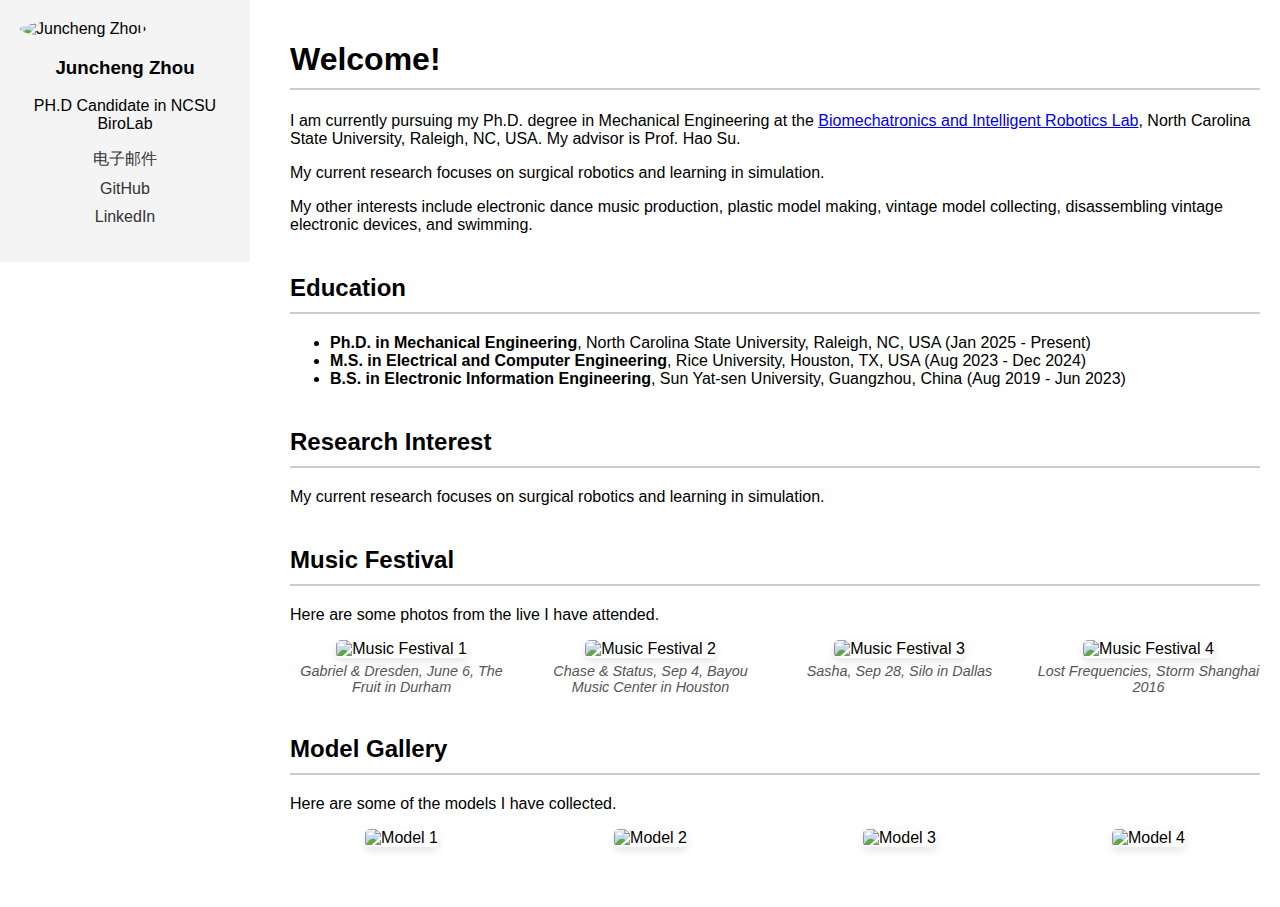
==== index.html @ c36d54df "Update index.html" ====
<!DOCTYPE html>
<html lang="zh">
<head>
    <meta charset="UTF-8">
    <title>Juncheng Zhou</title>
    <meta name="viewport" content="width=device-width, initial-scale=1.0">
    <!-- SEO 元数据 -->
    <meta name="description" content="Juncheng Zhou">
    <!-- 内联样式 -->
    <style>
        body {
            margin: 0;
            font-family: Arial, sans-serif;
        }
        /* 侧边栏样式 */
        .sidebar {
            background-color: #f4f4f4;
            padding: 20px;
            width: 250px;
            box-sizing: border-box;
            float: left;
        }
        .sidebar img {
            width: 100%;
            border-radius: 50%;
        }
        .sidebar h3, .sidebar p {
            text-align: center;
        }
        .sidebar ul {
            padding: 0;
            list-style: none;
            text-align: center;
        }
        .sidebar ul li {
            margin: 10px 0;
        }
        .sidebar ul li a {
            text-decoration: none;
            color: #333;
        }
        /* 主体内容样式 */
        .main-content {
            margin-left: 270px;
            padding: 20px;
            box-sizing: border-box;
        }
        .main-content h1, .main-content h2 {
            border-bottom: 2px solid #ccc;
            padding-bottom: 10px;
        }
        .main-content section {
            margin-bottom: 40px;
        }
        /* 清除浮动 */
        .clearfix::after {
            content: "";
            display: table;
            clear: both;
        }
        /* 响应式处理 */
        @media screen and (max-width: 768px) {
            .sidebar, .main-content {
                float: none;
                width: 100%;
                margin: 0;
            }
            .main-content {
                margin-top: 20px;
            }
        }
    </style>
</head>
<body>
    <div class="clearfix">
        <!-- 侧边栏 -->
        <div class="sidebar">
            <img src="image/image1.JPG" alt="Juncheng Zhou">
            <h3>Juncheng Zhou</h3>
            <p>PH.D Candidate in NCSU BiroLab</p>
            <ul>
                <li><a href="Jzhou48@ncsu.edu">电子邮件</a></li>
                <li><a href="https://github.com/aboutberlin">GitHub</a></li>
                <li><a href="https://www.linkedin.com/in/juncheng-zhou-888415259/">LinkedIn</a></li>
                <!-- 添加更多社交链接 -->
            </ul>
        </div>

        <!-- 主体内容 -->
        <div class="main-content">
            <section id="home">
                <h1>Welcome!</h1>
                <p>
                    I am currently pursuing my Ph.D. degree in Mechanical Engineering at the 
                    <a href="https://haosu-robotics.github.io/" target="_blank">Biomechatronics and Intelligent Robotics Lab</a>, 
                    North Carolina State University, Raleigh, NC, USA. My advisor is Prof. Hao Su.
                </p>
                <p>
                    My current research focuses on surgical robotics and learning in simulation.
                </p>
                <p>
                    My other interests include electronic dance music production, plastic model making, vintage model collecting, 
                    disassembling vintage electronic devices, and swimming.
                </p>
            </section>

            <section id="about">
                <h2>Education</h2>
                <ul>
                    <li><strong>Ph.D. in Mechanical Engineering</strong>, North Carolina State University, Raleigh, NC, USA (Jan 2025 - Present)</li>
                    <li><strong>M.S. in Electrical and Computer Engineering</strong>, Rice University, Houston, TX, USA (Aug 2023 - Dec 2024)</li>
                    <li><strong>B.S. in Electronic Information Engineering</strong>, Sun Yat-sen University, Guangzhou, China (Aug 2019 - Jun 2023)</li>
                </ul>
            </section>

            <section id="publications">
                <h2>Research Interest</h2>
                <p>
                    My current research focuses on surgical robotics and learning in simulation.
                </p>
            </section>

            <section id="music-festival">
                <h2>Music Festival</h2>
                <p>
                    Here are some photos from the live I have attended.
                </p>
                <div class="photo-gallery">
                    <div class="photo">
                        <img src="image/image2.JPG" alt="Music Festival 1">
                        <cite>Gabriel & Dresden, June 6, The Fruit in Durham</cite>
                    </div>
                    <div class="photo">
                        <img src="image/image3.png" alt="Music Festival 2">
                        <cite>Chase & Status, Sep 4, Bayou Music Center in Houston</cite>
                    </div>
                    <div class="photo">
                        <img src="image/image4.JPG" alt="Music Festival 3">
                        <cite>Sasha, Sep 28, Silo in Dallas</cite>
                    </div>
                    <div class="photo">
                        <img src="image/image5.JPG" alt="Music Festival 4">
                        <cite>Lost Frequencies, Storm Shanghai 2016</cite>
                    </div>
                </div>
            </section>
            <style>
                .photo-gallery {
                    display: flex;
                    justify-content: space-between;
                    flex-wrap: wrap;
                    gap: 10px;
                }
                .photo {
                    text-align: center;
                    width: 23%; /* Ensures four images fit in a row */
                }
                .photo img {
                    width: 100%;
                    height: auto;
                    border-radius: 5px;
                    box-shadow: 0 4px 8px rgba(0, 0, 0, 0.1);
                }
                .photo cite {
                    display: block;
                    margin-top: 5px;
                    font-size: 0.9em;
                    color: #555;
                    font-style: italic;
                }
                @media screen and (max-width: 768px) {
                    .photo {
                        width: 48%; /* Two images per row on smaller screens */
                    }
                }
                @media screen and (max-width: 480px) {
                    .photo {
                        width: 100%; /* One image per row on the smallest screens */
                    }
                }
            </style>
            
            <section id="model-gallery">
                <h2>Model Gallery</h2>
                <p>
                    Here are some of the models I have collected.
                </p>
                <div class="photo-gallery">
                    <div class="photo">
                        <img src="image/image6.PNG" alt="Model 1">
                    </div>
                    <div class="photo">
                        <img src="image/image7.JPG" alt="Model 2">
                    </div>
                    <div class="photo">
                        <img src="image/image8.JPG" alt="Model 3">
                    </div>
                    <div class="photo">
                        <img src="image/image9.png" alt="Model 4">
                    </div>
                </div>
            </section>
            <style>
                #model-gallery .photo-gallery {
                    display: flex;
                    justify-content: space-between;
                    flex-wrap: wrap;
                    gap: 10px;
                }
                #model-gallery .photo {
                    text-align: center;
                    width: 23%; /* Ensures four images fit in a row */
                }
                #model-gallery .photo img {
                    width: 100%;
                    height: auto;
                    border-radius: 5px;
                    box-shadow: 0 4px 8px rgba(0, 0, 0, 0.1);
                }
                #model-gallery .photo cite {
                    display: block;
                    margin-top: 5px;
                    font-size: 0.9em;
                    color: #555;
                    font-style: italic;
                }
                @media screen and (max-width: 768px) {
                    #model-gallery .photo {
                        width: 48%; /* Two images per row on smaller screens */
                    }
                }
                @media screen and (max-width: 480px) {
                    #model-gallery .photo {
                        width: 100%; /* One image per row on the smallest screens */
                    }
                }
            </style>
            
        </div>
    </div>
</body>
</html>
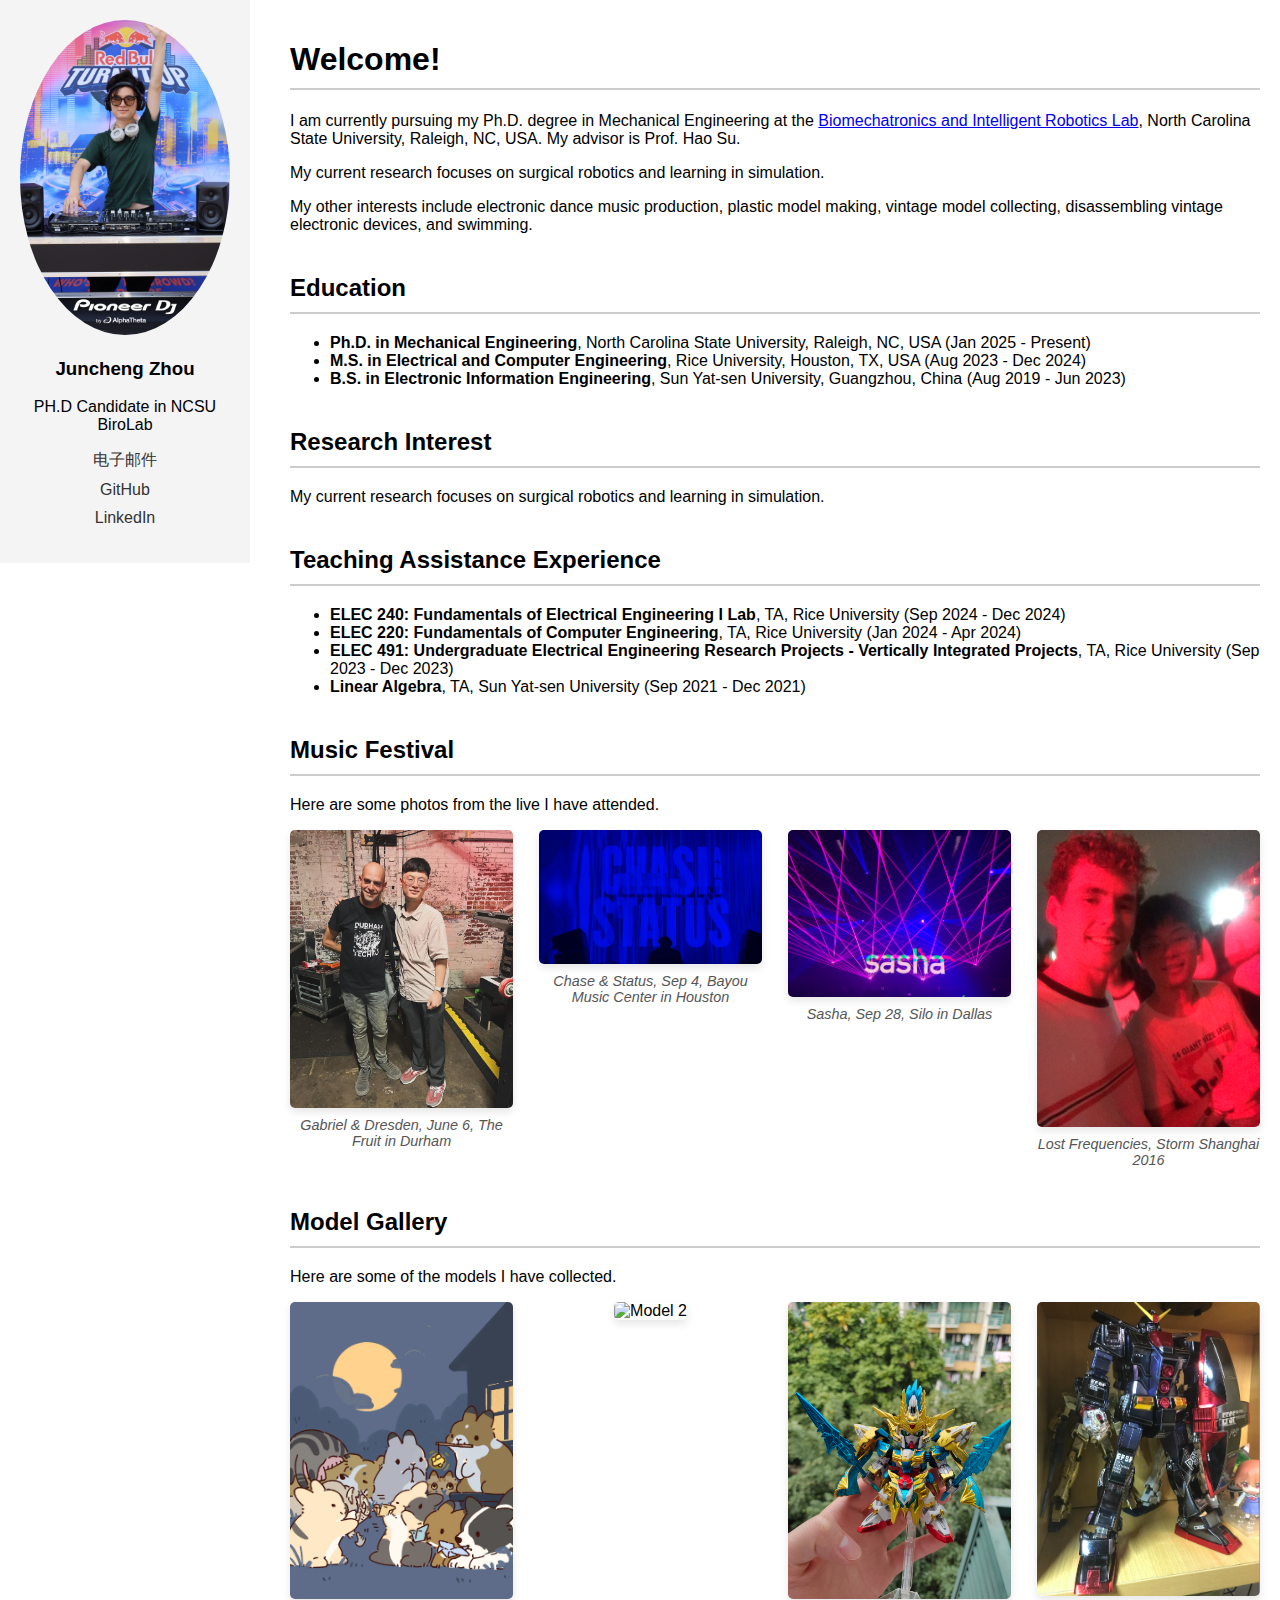
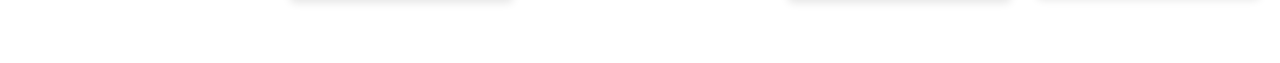
==== commit f0319244: "Update index.html" ====
--- a/index.html
+++ b/index.html
@@ -113,12 +113,23 @@
                 </ul>
             </section>
 
-            <section id="publications">
+            <section id="Research Interests">
                 <h2>Research Interest</h2>
                 <p>
                     My current research focuses on surgical robotics and learning in simulation.
                 </p>
             </section>
+            
+            <section id="teaching-experience">
+                <h2>Teaching Assistance Experience</h2>
+                <ul>
+                    <li><strong>ELEC 240: Fundamentals of Electrical Engineering I Lab</strong>, TA, Rice University (Sep 2024 - Dec 2024)</li>
+                    <li><strong>ELEC 220: Fundamentals of Computer Engineering</strong>, TA, Rice University (Jan 2024 - Apr 2024)</li>
+                    <li><strong>ELEC 491: Undergraduate Electrical Engineering Research Projects - Vertically Integrated Projects</strong>, TA, Rice University (Sep 2023 - Dec 2023)</li>
+                    <li><strong>Linear Algebra</strong>, TA, Sun Yat-sen University (Sep 2021 - Dec 2021)</li>
+                </ul>
+            </section>
+
 
             <section id="music-festival">
                 <h2>Music Festival</h2>
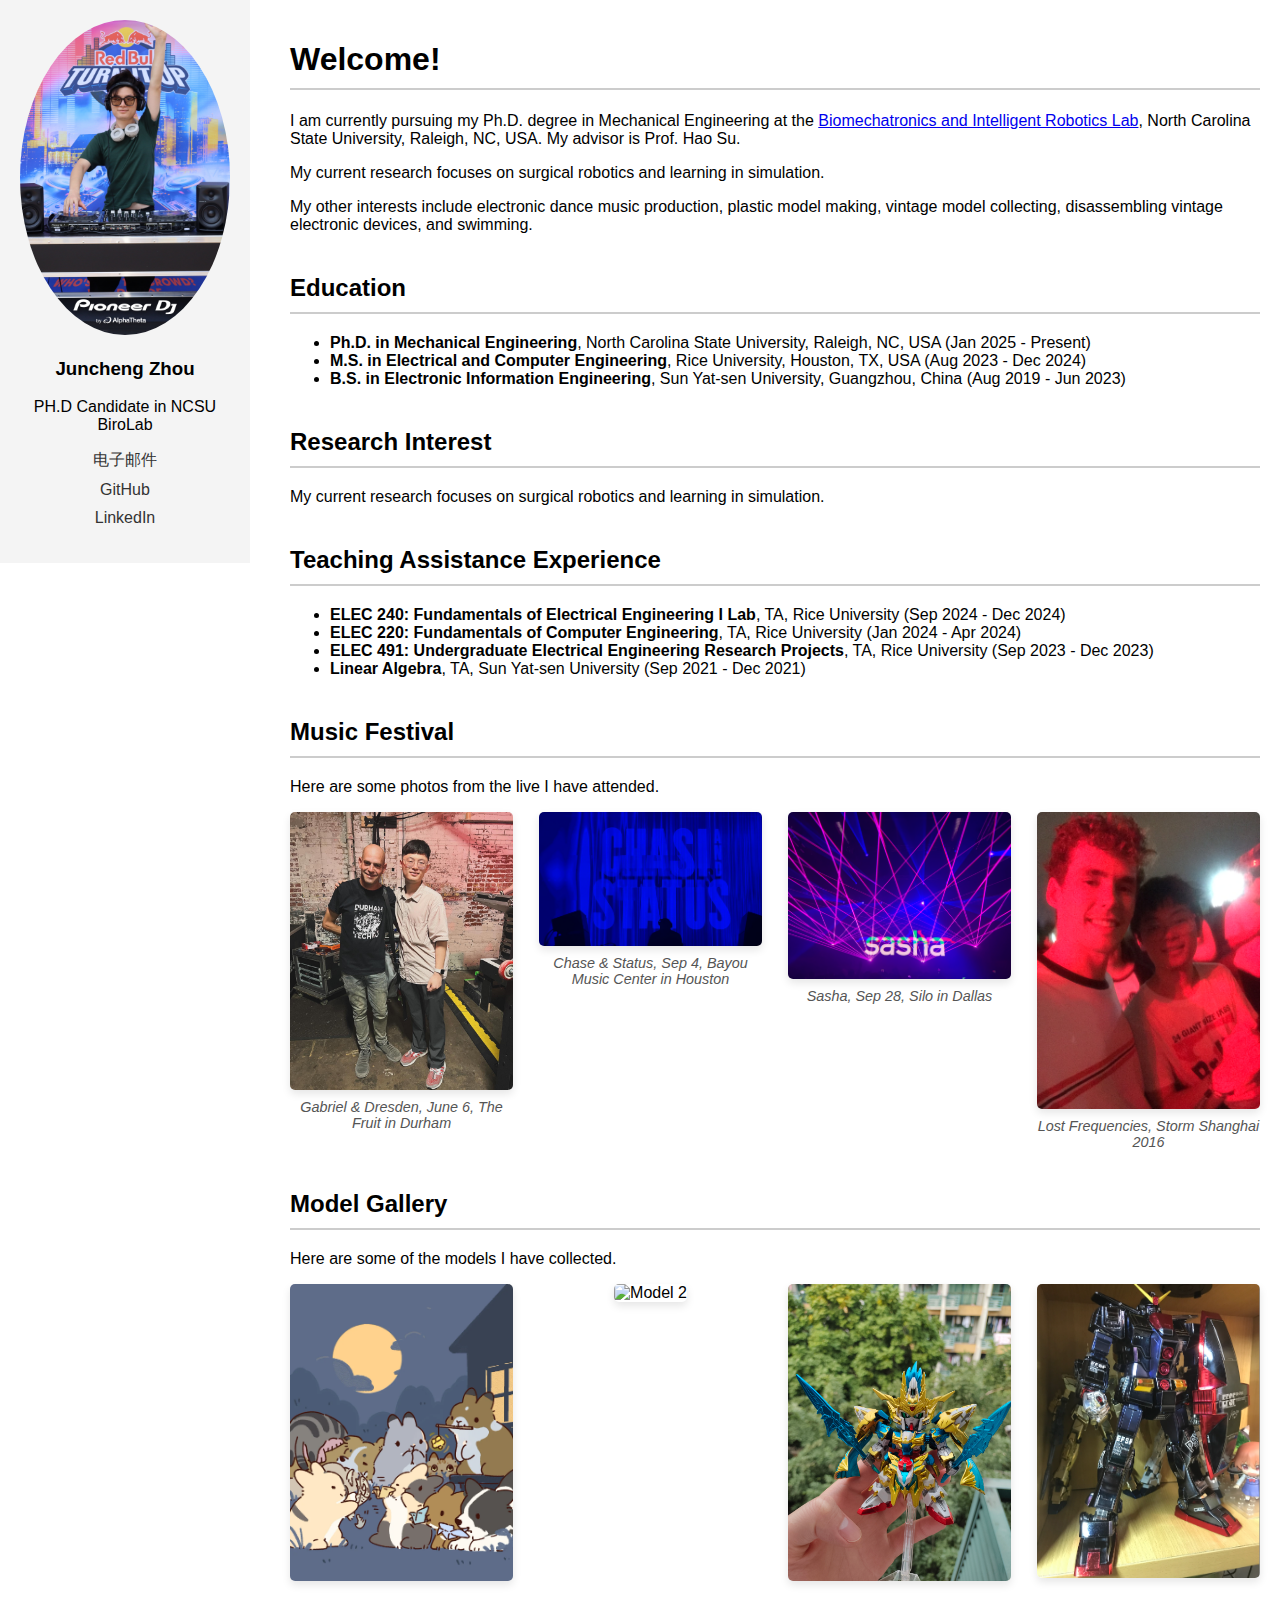
==== commit 8e0d3529: "Update index.html" ====
--- a/index.html
+++ b/index.html
@@ -125,7 +125,7 @@
                 <ul>
                     <li><strong>ELEC 240: Fundamentals of Electrical Engineering I Lab</strong>, TA, Rice University (Sep 2024 - Dec 2024)</li>
                     <li><strong>ELEC 220: Fundamentals of Computer Engineering</strong>, TA, Rice University (Jan 2024 - Apr 2024)</li>
-                    <li><strong>ELEC 491: Undergraduate Electrical Engineering Research Projects - Vertically Integrated Projects</strong>, TA, Rice University (Sep 2023 - Dec 2023)</li>
+                    <li><strong>ELEC 491: Undergraduate Electrical Engineering Research Projects</strong>, TA, Rice University (Sep 2023 - Dec 2023)</li>
                     <li><strong>Linear Algebra</strong>, TA, Sun Yat-sen University (Sep 2021 - Dec 2021)</li>
                 </ul>
             </section>
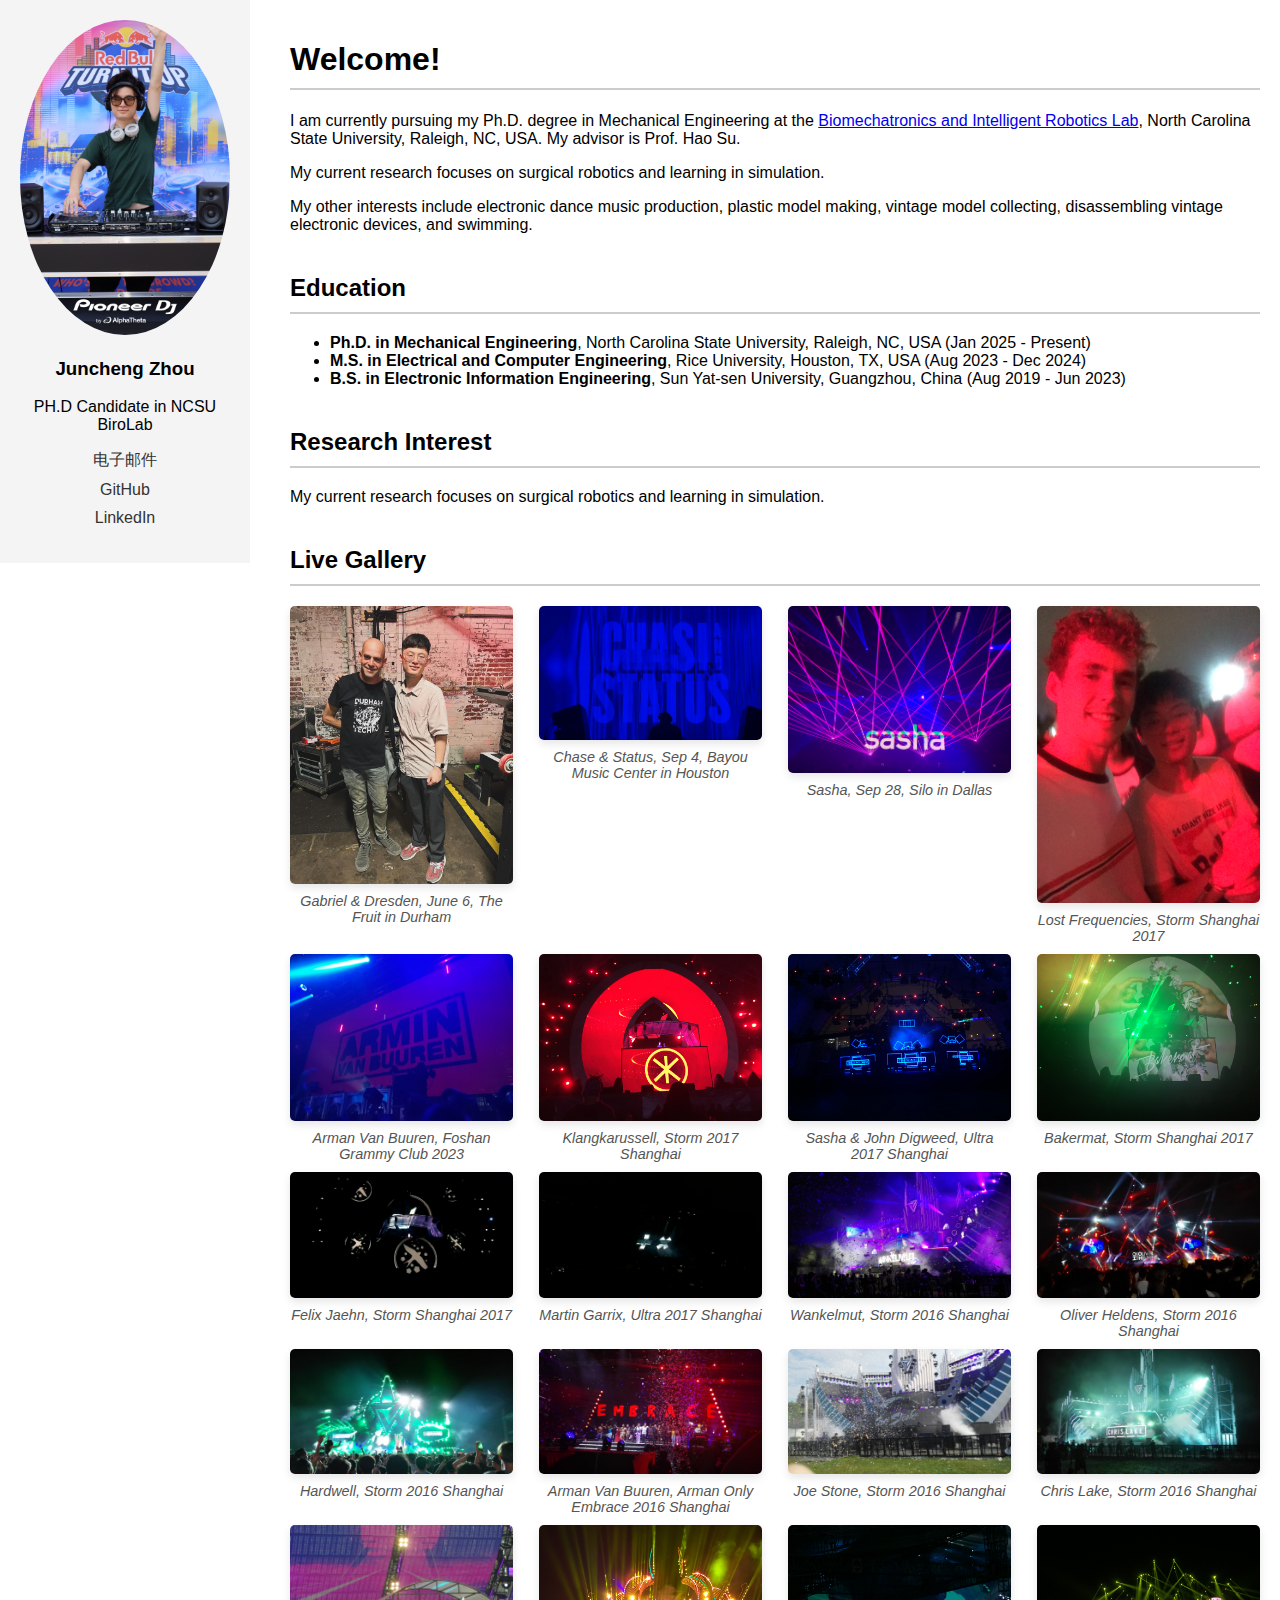
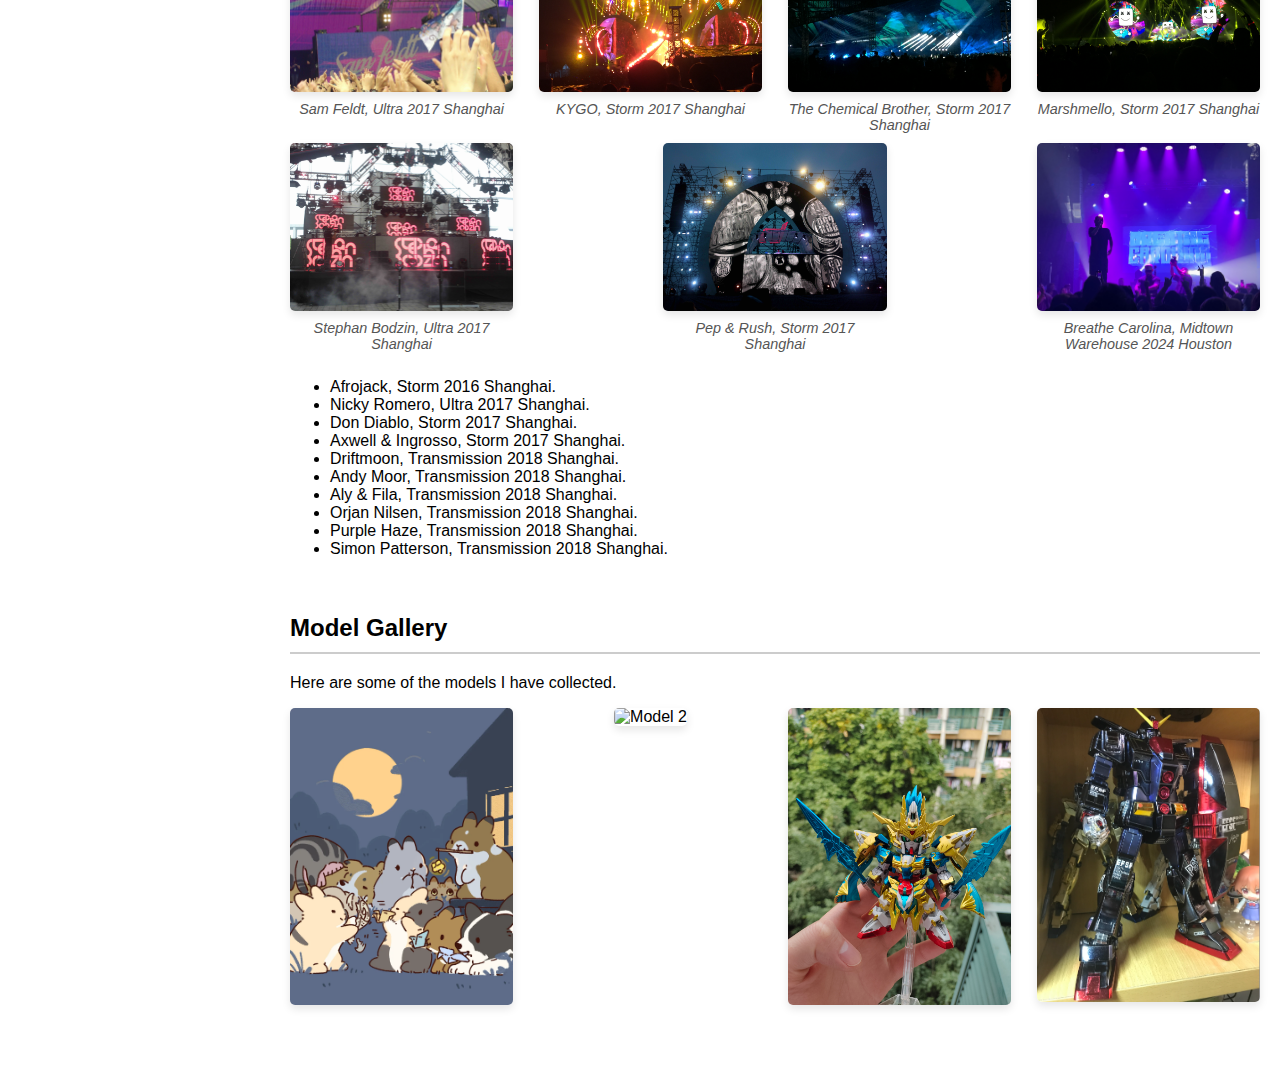
==== commit f04fe592: "Update index.html" ====
--- a/index.html
+++ b/index.html
@@ -113,29 +113,15 @@
                 </ul>
             </section>
 
-            <section id="Research Interests">
+            <section id="publications">
                 <h2>Research Interest</h2>
                 <p>
                     My current research focuses on surgical robotics and learning in simulation.
                 </p>
             </section>
-            
-            <section id="teaching-experience">
-                <h2>Teaching Assistance Experience</h2>
-                <ul>
-                    <li><strong>ELEC 240: Fundamentals of Electrical Engineering I Lab</strong>, TA, Rice University (Sep 2024 - Dec 2024)</li>
-                    <li><strong>ELEC 220: Fundamentals of Computer Engineering</strong>, TA, Rice University (Jan 2024 - Apr 2024)</li>
-                    <li><strong>ELEC 491: Undergraduate Electrical Engineering Research Projects</strong>, TA, Rice University (Sep 2023 - Dec 2023)</li>
-                    <li><strong>Linear Algebra</strong>, TA, Sun Yat-sen University (Sep 2021 - Dec 2021)</li>
-                </ul>
-            </section>
-
 
             <section id="music-festival">
-                <h2>Music Festival</h2>
-                <p>
-                    Here are some photos from the live I have attended.
-                </p>
+                <h2>Live Gallery</h2>
                 <div class="photo-gallery">
                     <div class="photo">
                         <img src="image/image2.JPG" alt="Music Festival 1">
@@ -151,8 +137,97 @@
                     </div>
                     <div class="photo">
                         <img src="image/image5.JPG" alt="Music Festival 4">
-                        <cite>Lost Frequencies, Storm Shanghai 2016</cite>
-                    </div>
+                        <cite>Lost Frequencies, Storm Shanghai 2017</cite>
+                    </div>
+                    <div class="photo">
+                        <img src="image/image10armin.JPG" alt="Music Festival 4">
+                        <cite>Arman Van Buuren, Foshan Grammy Club 2023</cite>
+                    </div>
+                    <div class="photo">
+                        <img src="image/image17klangkarussell.JPG" alt="Music Festival 4">
+                        <cite>Klangkarussell, Storm 2017 Shanghai</cite>
+                    </div>
+                    <div class="photo">
+                        <img src="image/image12sasha.JPG" alt="Music Festival 4">
+                        <cite>Sasha & John Digweed, Ultra 2017 Shanghai</cite>
+                    </div>
+                    <div class="photo">
+                        <img src="image/image13bakermat.JPG" alt="Music Festival 4">
+                        <cite>Bakermat, Storm Shanghai 2017</cite>
+                    </div>
+                    <div class="photo">
+                        <img src="image/image27felixjaehn.jpg" alt="Music Festival 4">
+                        <cite>Felix Jaehn, Storm Shanghai 2017</cite>
+                    </div>
+                    <div class="photo">
+                        <img src="image/image14martin.jpg" alt="Music Festival 4">
+                        <cite>Martin Garrix, Ultra 2017 Shanghai</cite>
+                    </div>
+                    <div class="photo">
+                        <img src="image/image14wankelmut.jpg" alt="Music Festival 4">
+                        <cite>Wankelmut, Storm 2016 Shanghai</cite>
+                    </div>
+                    <div class="photo">
+                        <img src="image/image15oliverheldens.jpg" alt="Music Festival 4">
+                        <cite>Oliver Heldens, Storm 2016 Shanghai</cite>
+                    </div>
+                    <div class="photo">
+                        <img src="image/image16hardwell.jpg" alt="Music Festival 4">
+                        <cite>Hardwell, Storm 2016 Shanghai</cite>
+                    </div>
+                    <div class="photo">
+                        <img src="image/image11armin.jpg" alt="Music Festival 4">
+                        <cite>Arman Van Buuren, Arman Only Embrace 2016 Shanghai</cite>
+                    </div>
+                    <div class="photo">
+                        <img src="image/image18Joestone.jpg" alt="Music Festival 4">
+                        <cite>Joe Stone, Storm 2016 Shanghai</cite>
+                    </div>
+                    <div class="photo">
+                        <img src="image/image19Chrislake.jpg" alt="Music Festival 4">
+                        <cite>Chris Lake, Storm 2016 Shanghai</cite>
+                    </div>
+                    <div class="photo">
+                        <img src="image/image20samfeldt.jpeg" alt="Music Festival 4">
+                        <cite>Sam Feldt, Ultra 2017 Shanghai</cite>
+                    </div>
+                    <div class="photo">
+                        <img src="image/image21kygo.JPG" alt="Music Festival 4">
+                        <cite>KYGO, Storm 2017 Shanghai</cite>
+                    </div>
+                    <div class="photo">
+                        <img src="image/image22thechemicalbrother.JPG" alt="Music Festival 4">
+                        <cite>The Chemical Brother, Storm 2017 Shanghai</cite>
+                    </div>
+                    <div class="photo">
+                        <img src="image/image23marshmello.JPG" alt="Music Festival 4">
+                        <cite>Marshmello, Storm 2017 Shanghai</cite>
+                    </div>
+                    <div class="photo">
+                        <img src="image/image24Stephan Bodzin LIVE.jpeg" alt="Music Festival 4">
+                        <cite>Stephan Bodzin, Ultra 2017 Shanghai</cite>
+                    </div>
+                    <div class="photo">
+                        <img src="image/image25peprush.jpg" alt="Music Festival 4">
+                        <cite>Pep & Rush, Storm 2017 Shanghai</cite>
+                    </div>
+                    <div class="photo">
+                        <img src="image/image26BreatheCarolina.JPG" alt="Music Festival 4">
+                        <cite>Breathe Carolina, Midtown Warehouse 2024 Houston</cite>
+                    </div>
+
+                    <ul>
+                        <li>Afrojack, Storm 2016 Shanghai.</li>
+                        <li>Nicky Romero, Ultra 2017 Shanghai.</li>
+                        <li>Don Diablo, Storm 2017 Shanghai.</li>
+                        <li>Axwell & Ingrosso, Storm 2017 Shanghai.</li>
+                        <li>Driftmoon, Transmission 2018 Shanghai.</li>
+                        <li>Andy Moor, Transmission 2018 Shanghai.</li>
+                        <li>Aly & Fila, Transmission 2018 Shanghai.</li>
+                        <li>Orjan Nilsen, Transmission 2018 Shanghai.</li>
+                        <li>Purple Haze, Transmission 2018 Shanghai.</li>
+                        <li>Simon Patterson, Transmission 2018 Shanghai.</li>
+                    </ul>                    
                 </div>
             </section>
             <style>
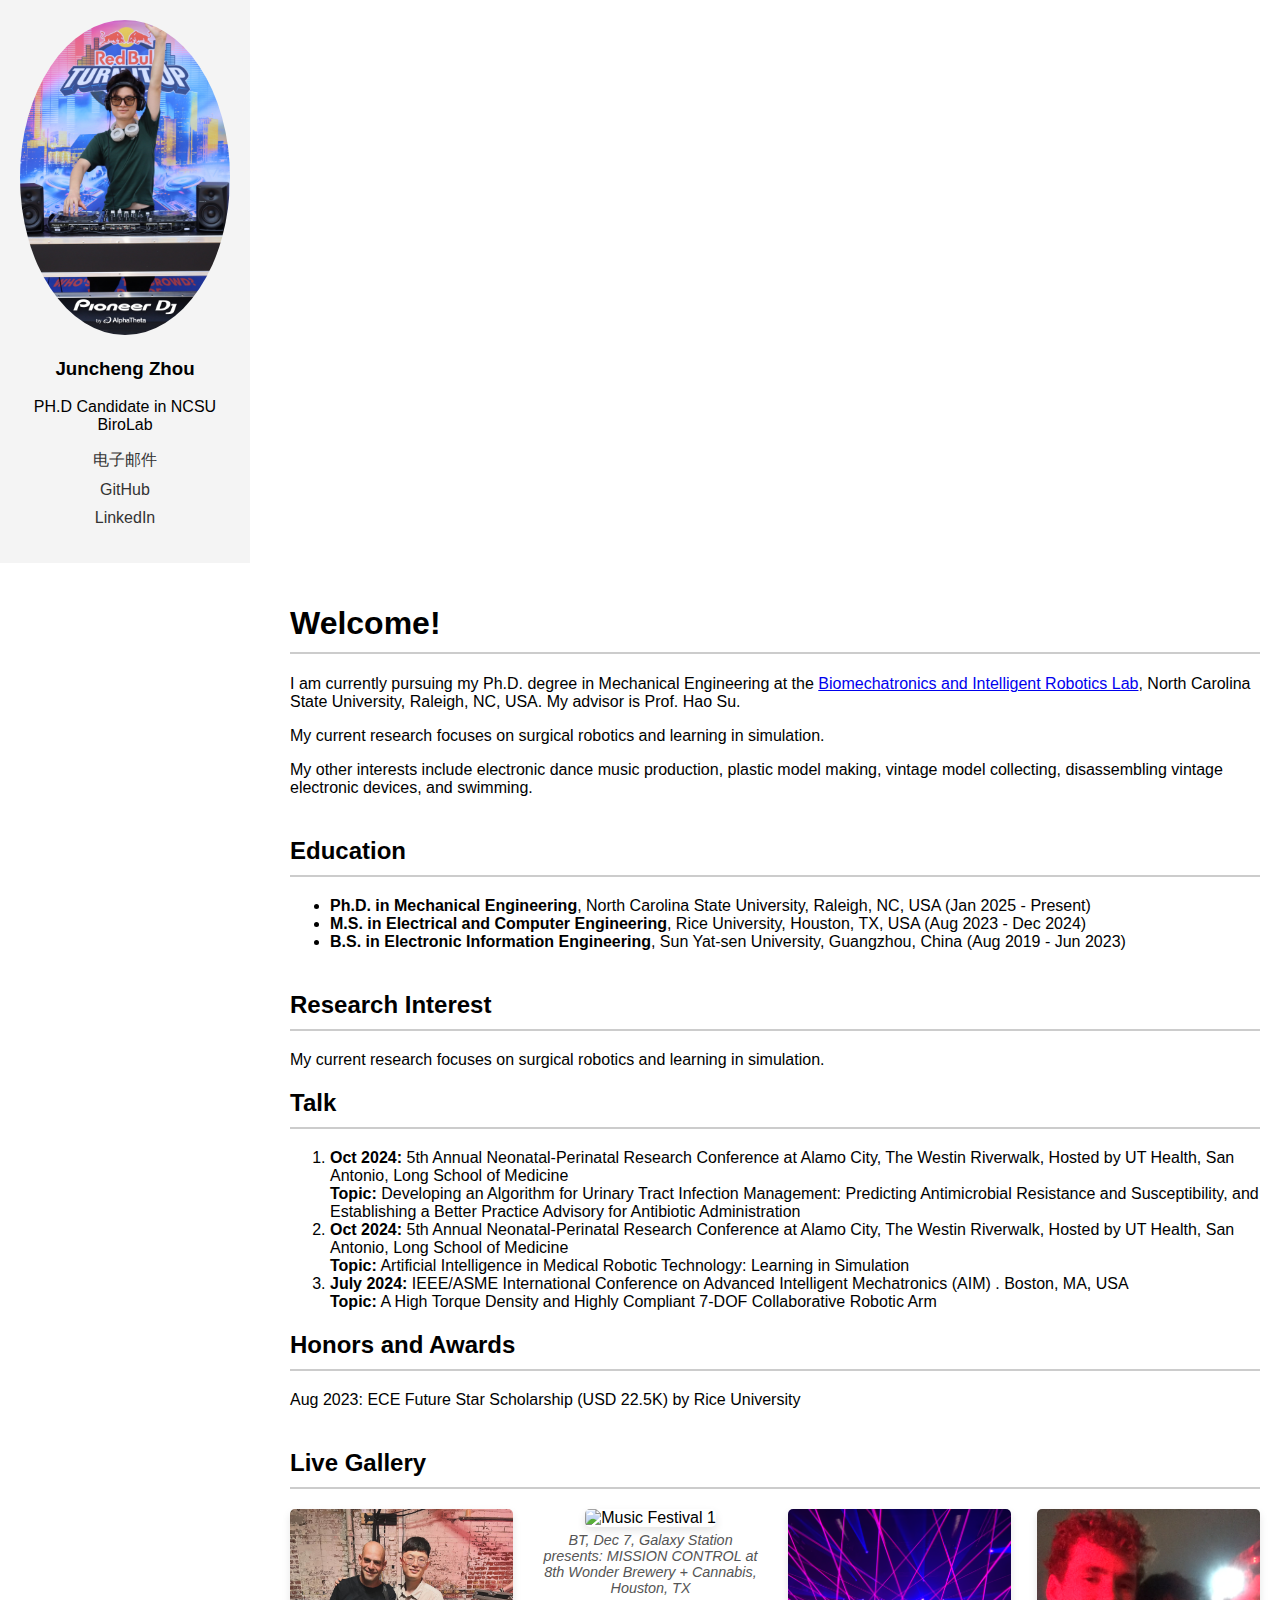
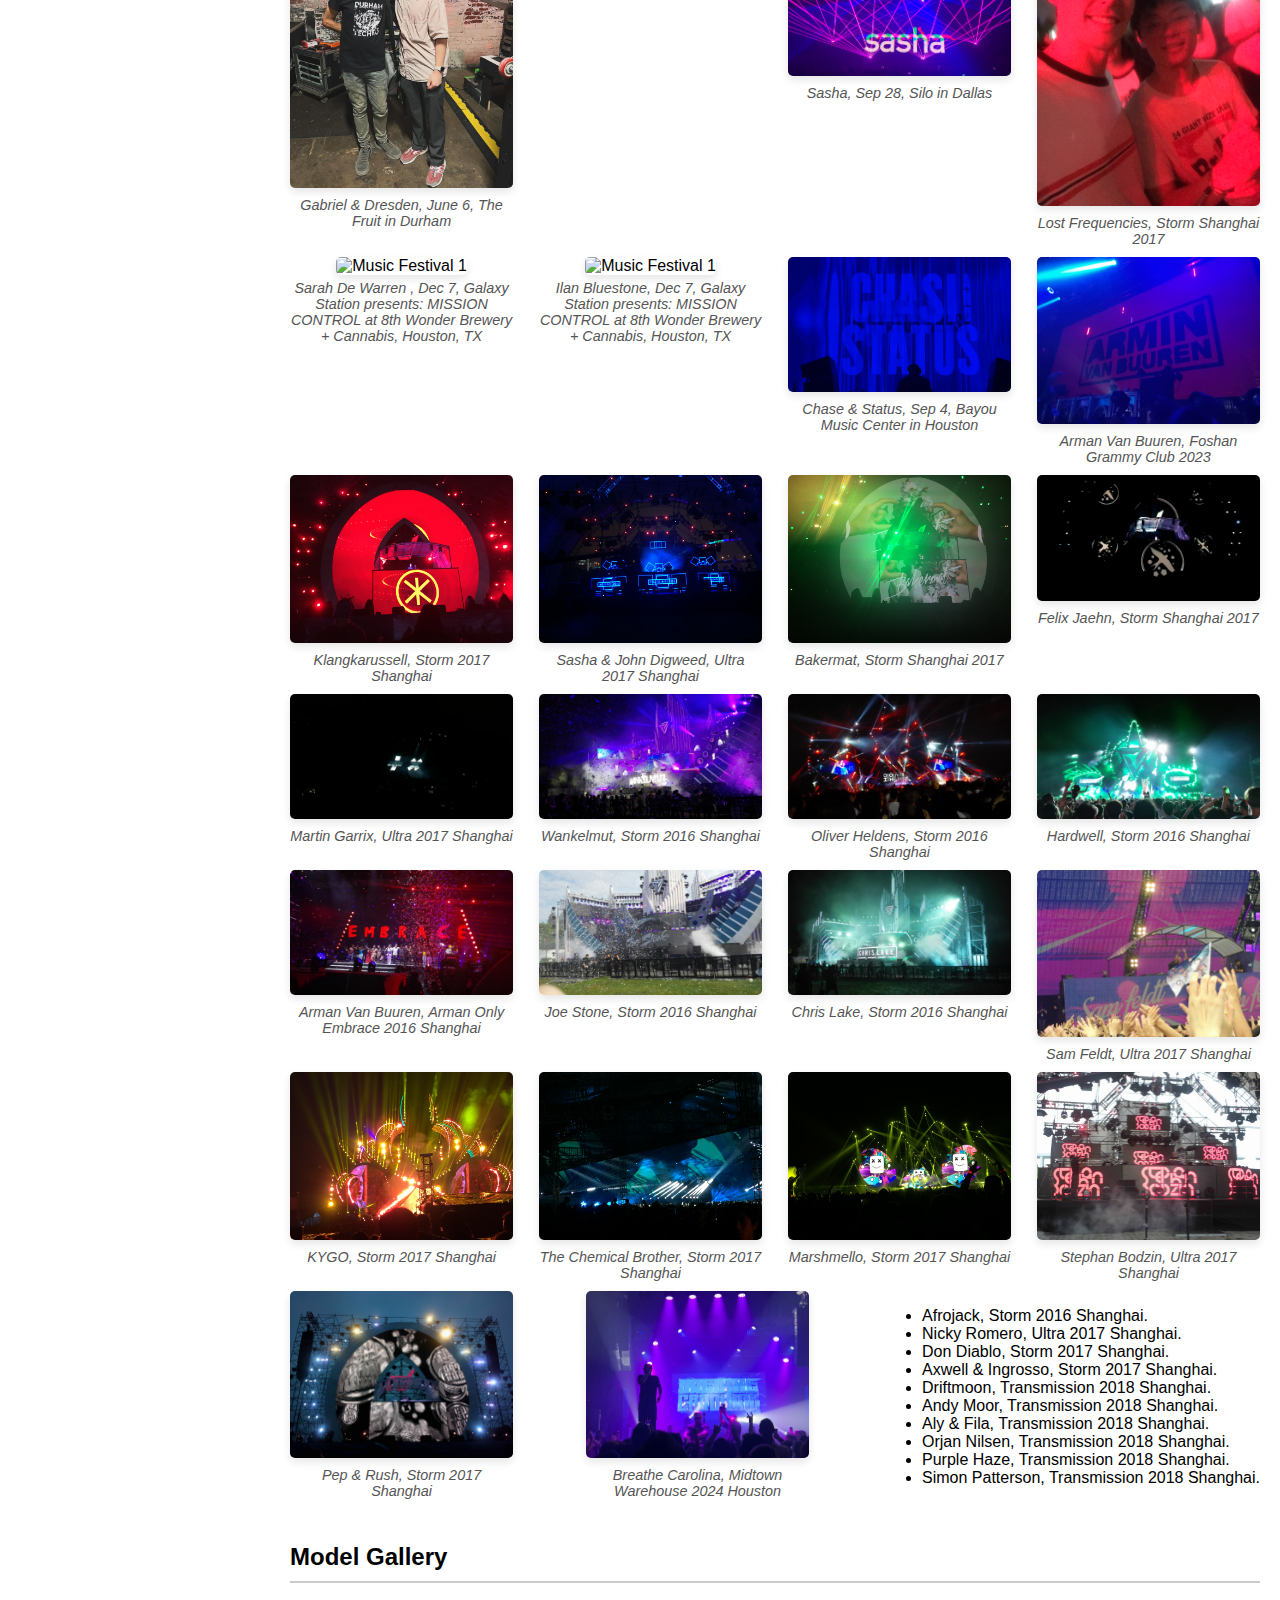
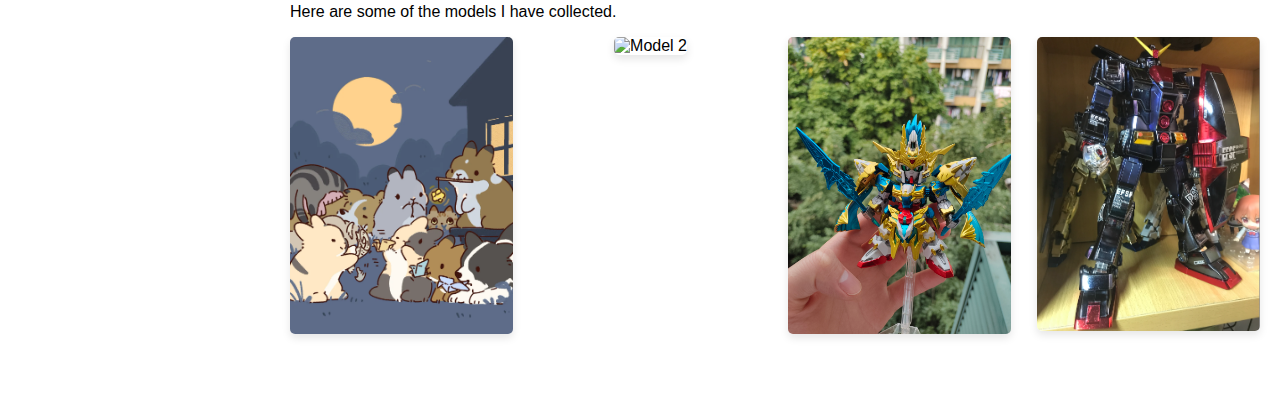
==== commit 3f938f58: "Update index.html" ====
--- a/index.html
+++ b/index.html
@@ -69,21 +69,30 @@
                 margin-top: 20px;
             }
         }
+            .sidebar a {
+        color: blue; /* 设置链接颜色为蓝色 */
+        text-decoration: underline; /* 添加下划线 */
+    }
+
+    .sidebar a:hover {
+        color: darkblue; /* 鼠标悬停时颜色变深 */
+    }
     </style>
 </head>
 <body>
-    <div class="clearfix">
-        <!-- 侧边栏 -->
-        <div class="sidebar">
-            <img src="image/image1.JPG" alt="Juncheng Zhou">
-            <h3>Juncheng Zhou</h3>
-            <p>PH.D Candidate in NCSU BiroLab</p>
-            <ul>
-                <li><a href="Jzhou48@ncsu.edu">电子邮件</a></li>
-                <li><a href="https://github.com/aboutberlin">GitHub</a></li>
-                <li><a href="https://www.linkedin.com/in/juncheng-zhou-888415259/">LinkedIn</a></li>
-                <!-- 添加更多社交链接 -->
-            </ul>
+        <div class="clearfix">
+            <!-- 侧边栏 -->
+            <div class="sidebar">
+                <img src="image/image1.JPG" alt="Juncheng Zhou">
+                <h3>Juncheng Zhou</h3>
+                <p>PH.D Candidate in NCSU BiroLab</p>
+                <ul>
+                    <li><a href="mailto:Jzhou48@ncsu.edu">电子邮件</a></li>
+                    <li><a href="https://github.com/aboutberlin">GitHub</a></li>
+                    <li><a href="https://www.linkedin.com/in/juncheng-zhou-888415259/">LinkedIn</a></li>
+                    <!-- 添加更多社交链接 -->
+                </ul>
+            </div>
         </div>
 
         <!-- 主体内容 -->
@@ -118,6 +127,26 @@
                 <p>
                     My current research focuses on surgical robotics and learning in simulation.
                 </p>
+                <h2>Talk</h2>
+                <ol>
+                    <li>
+                        <strong>Oct 2024:</strong> 5th Annual Neonatal-Perinatal Research Conference at Alamo City, The Westin Riverwalk, Hosted by UT Health, San Antonio, Long School of Medicine<br>
+                        <strong>Topic:</strong> Developing an Algorithm for Urinary Tract Infection Management: Predicting Antimicrobial Resistance and Susceptibility, and Establishing a Better Practice Advisory for Antibiotic Administration
+                    </li>
+                    <li>
+                        <strong>Oct 2024:</strong> 5th Annual Neonatal-Perinatal Research Conference at Alamo City, The Westin Riverwalk, Hosted by UT Health, San Antonio, Long School of Medicine<br>
+                        <strong>Topic:</strong> Artificial Intelligence in Medical Robotic Technology: Learning in Simulation
+                    </li>
+                    <li>
+                        <strong>July 2024:</strong> IEEE/ASME International Conference on Advanced Intelligent Mechatronics (AIM) . Boston, MA, USA<br>
+                        <strong>Topic:</strong> A High Torque Density and Highly Compliant 7-DOF Collaborative Robotic Arm
+                    </li>
+                </ol>
+
+                <h2>Honors and Awards</h2>
+                <p>
+                    Aug 2023: ECE Future Star Scholarship (USD 22.5K) by Rice University
+                </p>
             </section>
 
             <section id="music-festival">
@@ -128,17 +157,30 @@
                         <cite>Gabriel & Dresden, June 6, The Fruit in Durham</cite>
                     </div>
                     <div class="photo">
+                        <img src="image/imageBT.JPG" alt="Music Festival 1">
+                        <cite>BT, Dec 7, Galaxy Station presents: MISSION CONTROL at 8th Wonder Brewery + Cannabis, Houston, TX </cite>
+                    </div>
+                    <div class="photo">
+                        <img src="image/image4.JPG" alt="Music Festival 3">
+                        <cite>Sasha, Sep 28, Silo in Dallas</cite>
+                    </div>
+                    <div class="photo">
+                        <img src="image/image5.JPG" alt="Music Festival 4">
+                        <cite>Lost Frequencies, Storm Shanghai 2017</cite>
+                    </div>
+                    <div class="photo">
+                        <img src="image/imagesarah.JPG" alt="Music Festival 1">
+                        <cite>Sarah De Warren , Dec 7, Galaxy Station presents: MISSION CONTROL at 8th Wonder Brewery + Cannabis, Houston, TX </cite>
+                    </div>
+                    <div class="photo">
+                        <img src="image/imageilan.JPG" alt="Music Festival 1">
+                        <cite>Ilan Bluestone, Dec 7, Galaxy Station presents: MISSION CONTROL at 8th Wonder Brewery + Cannabis, Houston, TX </cite>
+                    </div>
+                    <div class="photo">
                         <img src="image/image3.png" alt="Music Festival 2">
                         <cite>Chase & Status, Sep 4, Bayou Music Center in Houston</cite>
                     </div>
-                    <div class="photo">
-                        <img src="image/image4.JPG" alt="Music Festival 3">
-                        <cite>Sasha, Sep 28, Silo in Dallas</cite>
-                    </div>
-                    <div class="photo">
-                        <img src="image/image5.JPG" alt="Music Festival 4">
-                        <cite>Lost Frequencies, Storm Shanghai 2017</cite>
-                    </div>
+                    
                     <div class="photo">
                         <img src="image/image10armin.JPG" alt="Music Festival 4">
                         <cite>Arman Van Buuren, Foshan Grammy Club 2023</cite>
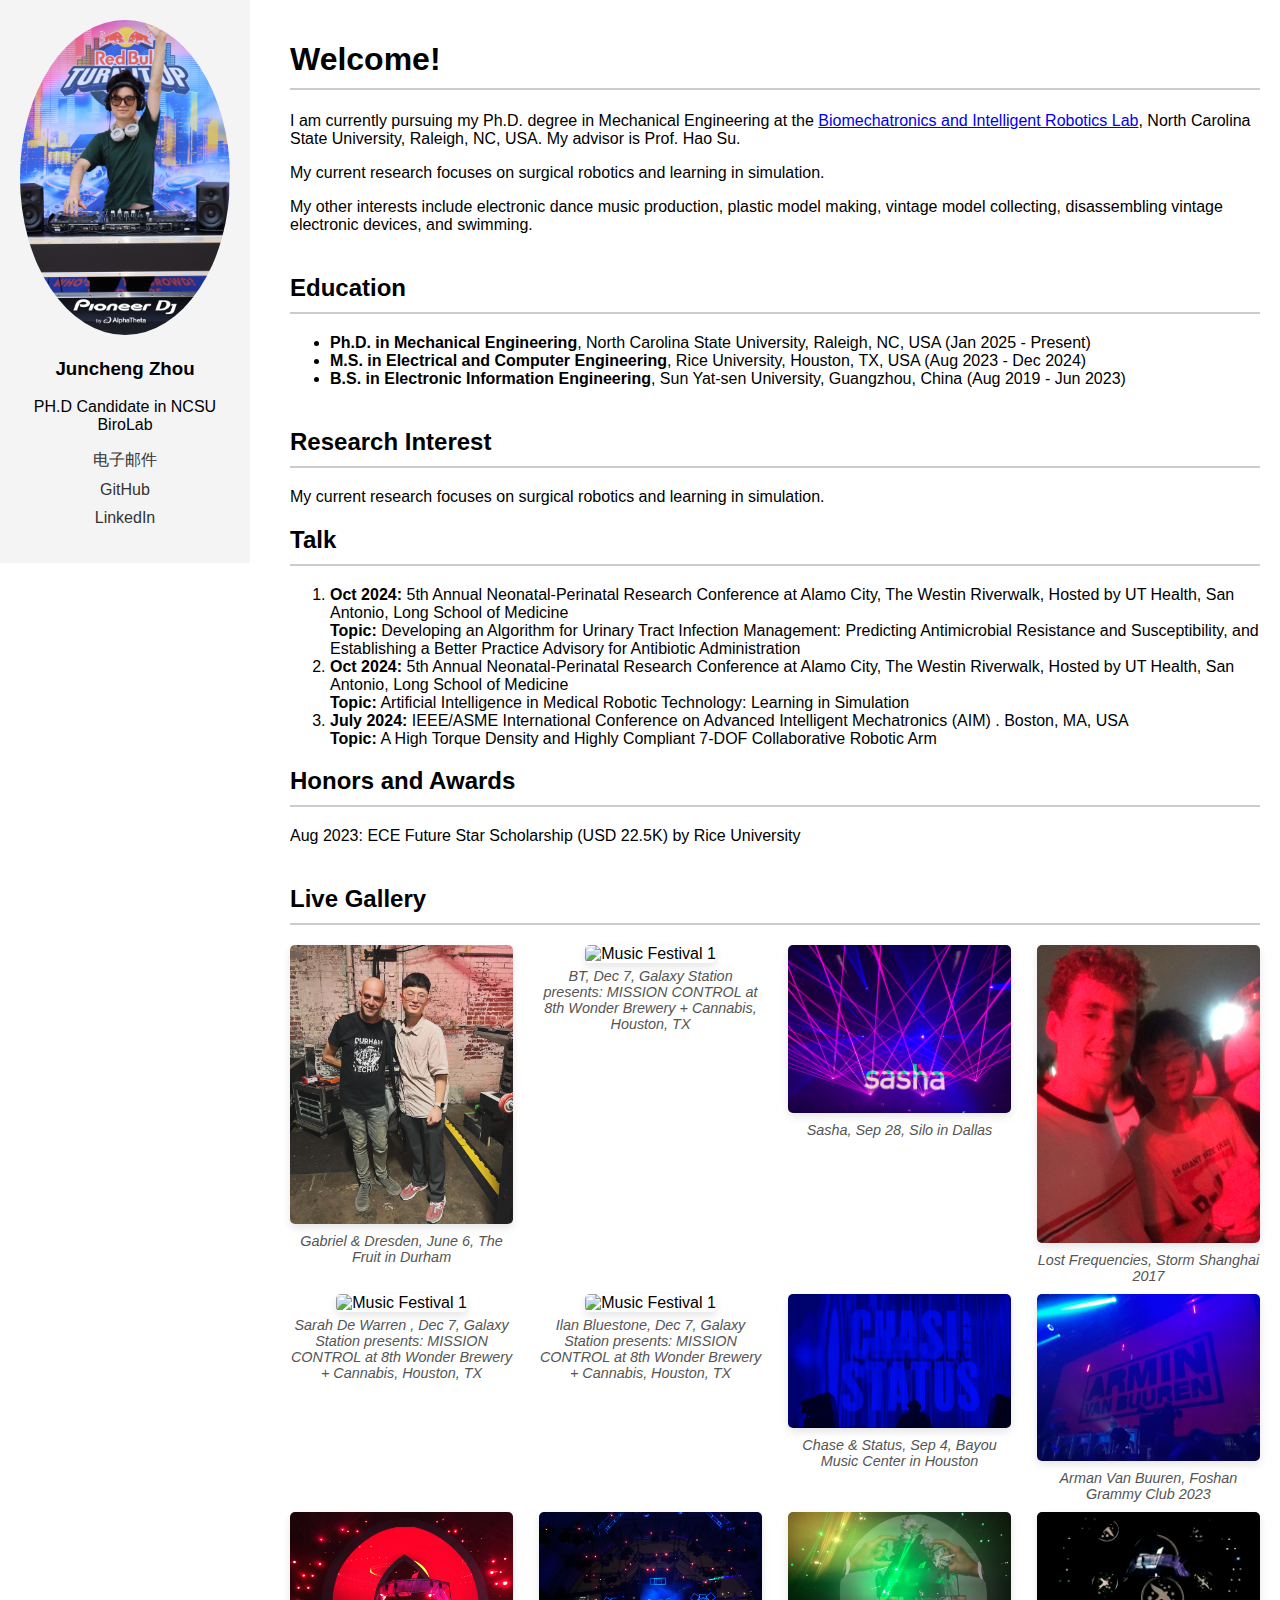
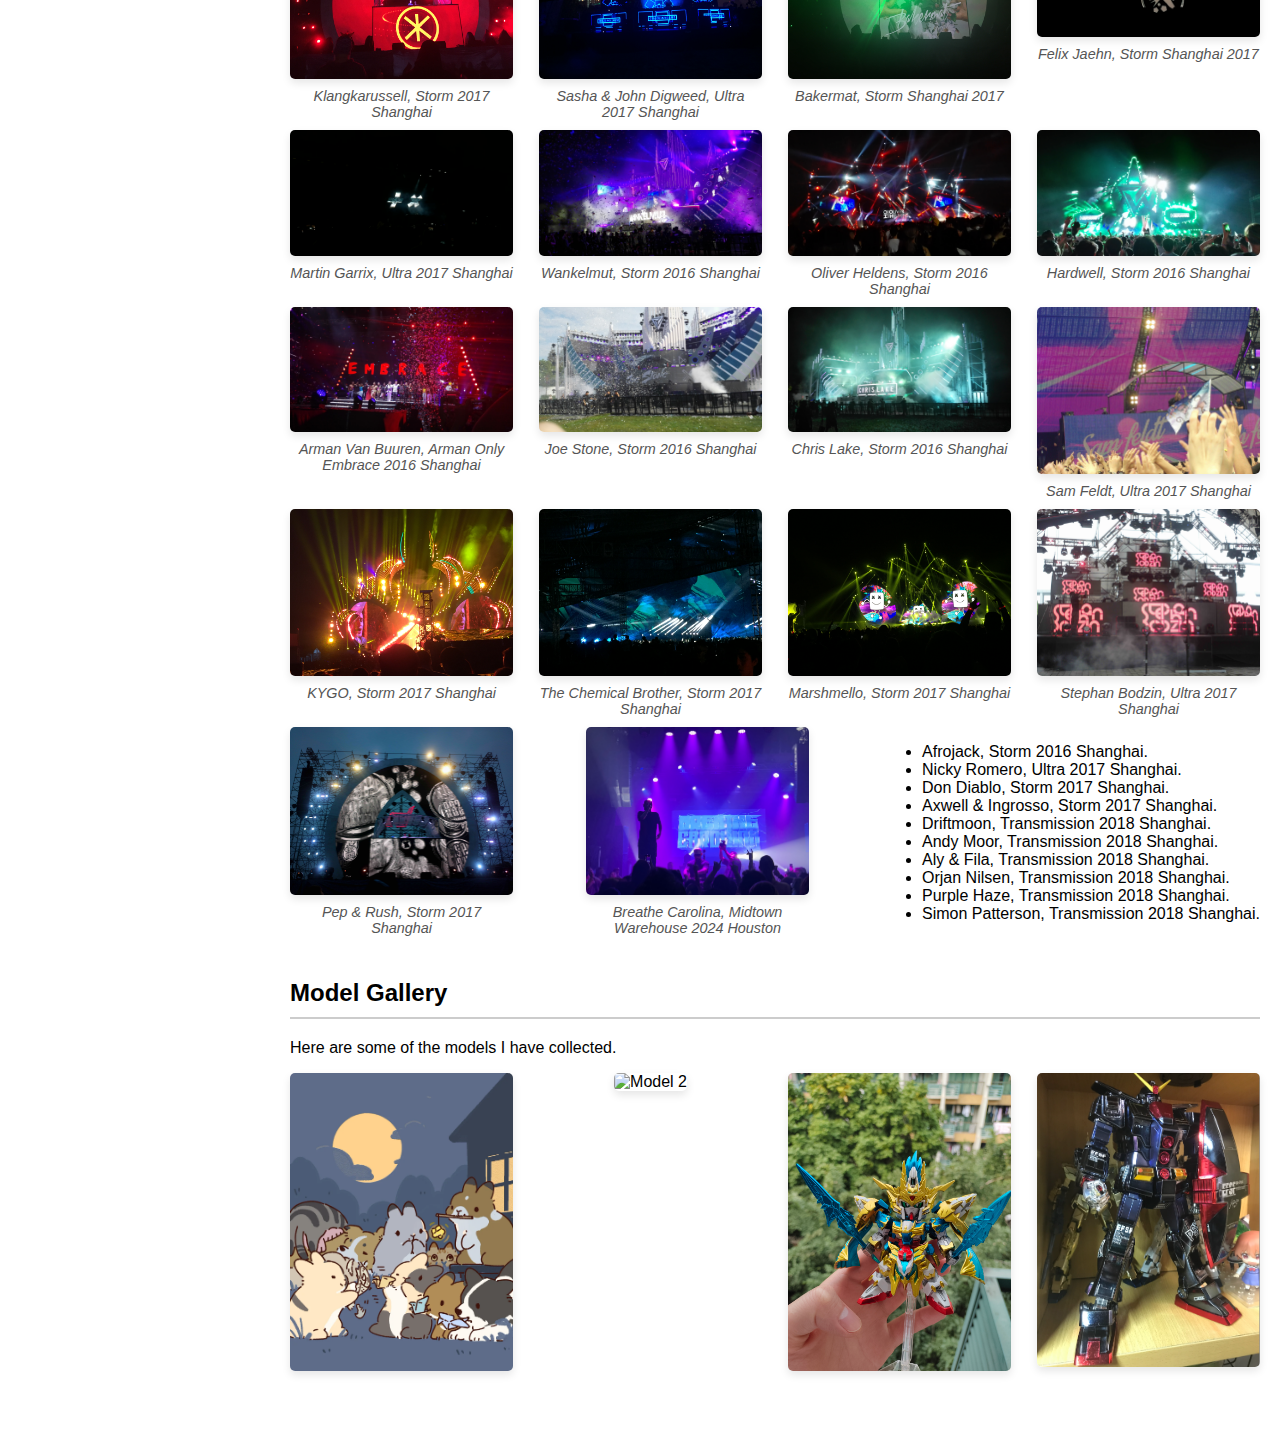
==== commit 46f5e3e2: "Update index.html" ====
--- a/index.html
+++ b/index.html
@@ -69,14 +69,6 @@
                 margin-top: 20px;
             }
         }
-            .sidebar a {
-        color: blue; /* 设置链接颜色为蓝色 */
-        text-decoration: underline; /* 添加下划线 */
-    }
-
-    .sidebar a:hover {
-        color: darkblue; /* 鼠标悬停时颜色变深 */
-    }
     </style>
 </head>
 <body>
@@ -92,7 +84,6 @@
                     <li><a href="https://www.linkedin.com/in/juncheng-zhou-888415259/">LinkedIn</a></li>
                     <!-- 添加更多社交链接 -->
                 </ul>
-            </div>
         </div>
 
         <!-- 主体内容 -->
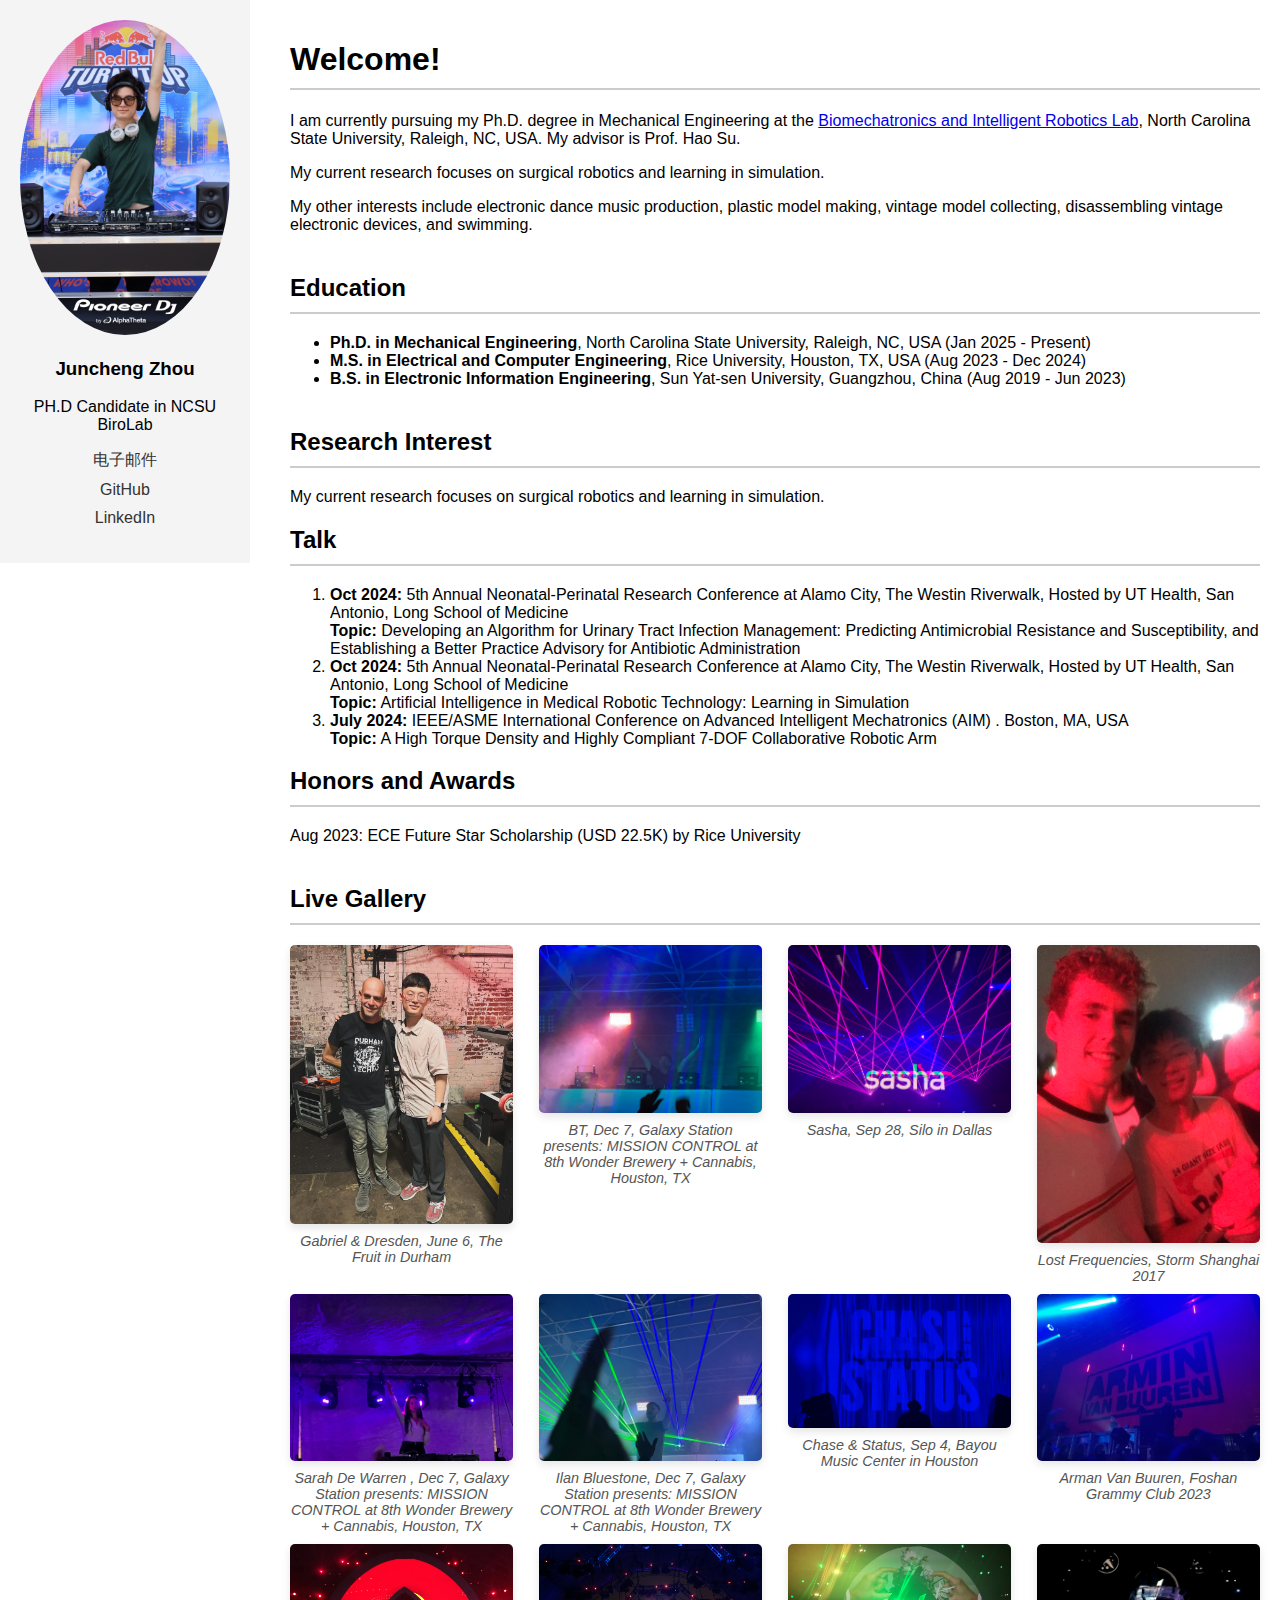
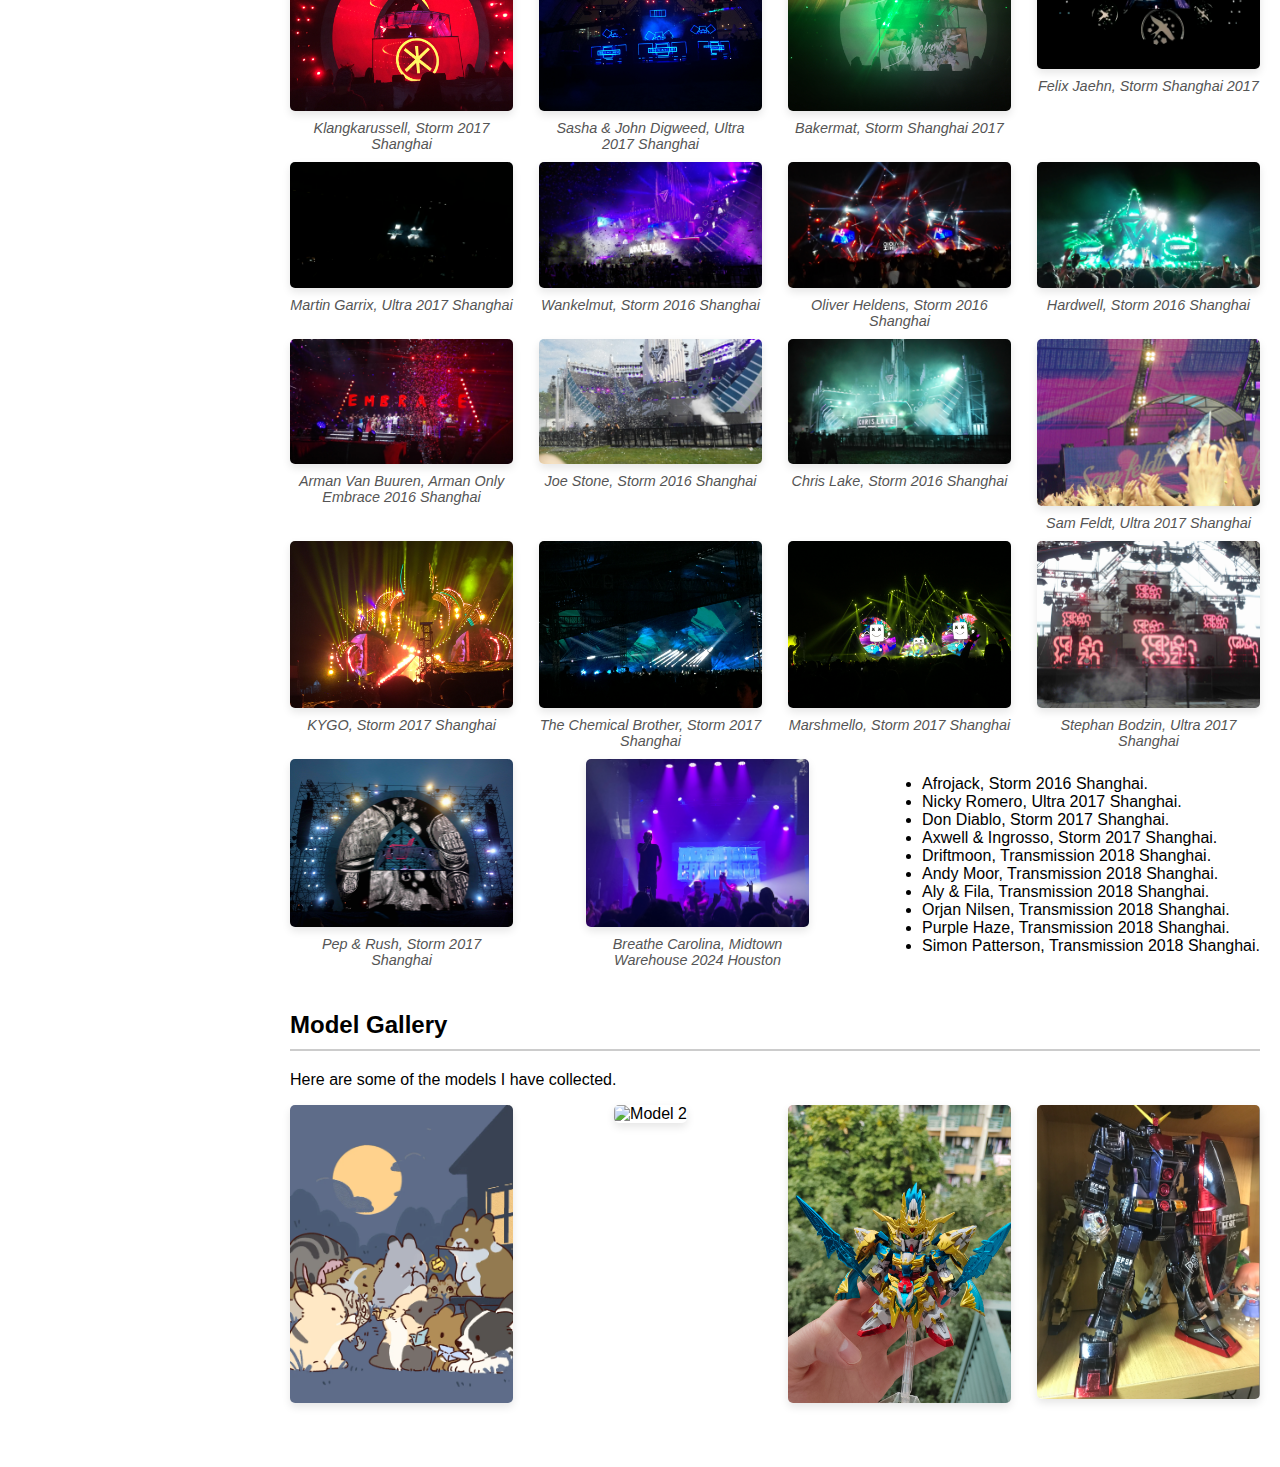
==== commit a5a3f9e3: "Update index.html" ====
--- a/index.html
+++ b/index.html
@@ -148,7 +148,7 @@
                         <cite>Gabriel & Dresden, June 6, The Fruit in Durham</cite>
                     </div>
                     <div class="photo">
-                        <img src="image/imageBT.JPG" alt="Music Festival 1">
+                        <img src="image/imageBT.jpg" alt="Music Festival 1">
                         <cite>BT, Dec 7, Galaxy Station presents: MISSION CONTROL at 8th Wonder Brewery + Cannabis, Houston, TX </cite>
                     </div>
                     <div class="photo">
@@ -160,11 +160,11 @@
                         <cite>Lost Frequencies, Storm Shanghai 2017</cite>
                     </div>
                     <div class="photo">
-                        <img src="image/imagesarah.JPG" alt="Music Festival 1">
+                        <img src="image/imagesarah.jpg" alt="Music Festival 1">
                         <cite>Sarah De Warren , Dec 7, Galaxy Station presents: MISSION CONTROL at 8th Wonder Brewery + Cannabis, Houston, TX </cite>
                     </div>
                     <div class="photo">
-                        <img src="image/imageilan.JPG" alt="Music Festival 1">
+                        <img src="image/imageilan.jpg" alt="Music Festival 1">
                         <cite>Ilan Bluestone, Dec 7, Galaxy Station presents: MISSION CONTROL at 8th Wonder Brewery + Cannabis, Houston, TX </cite>
                     </div>
                     <div class="photo">
